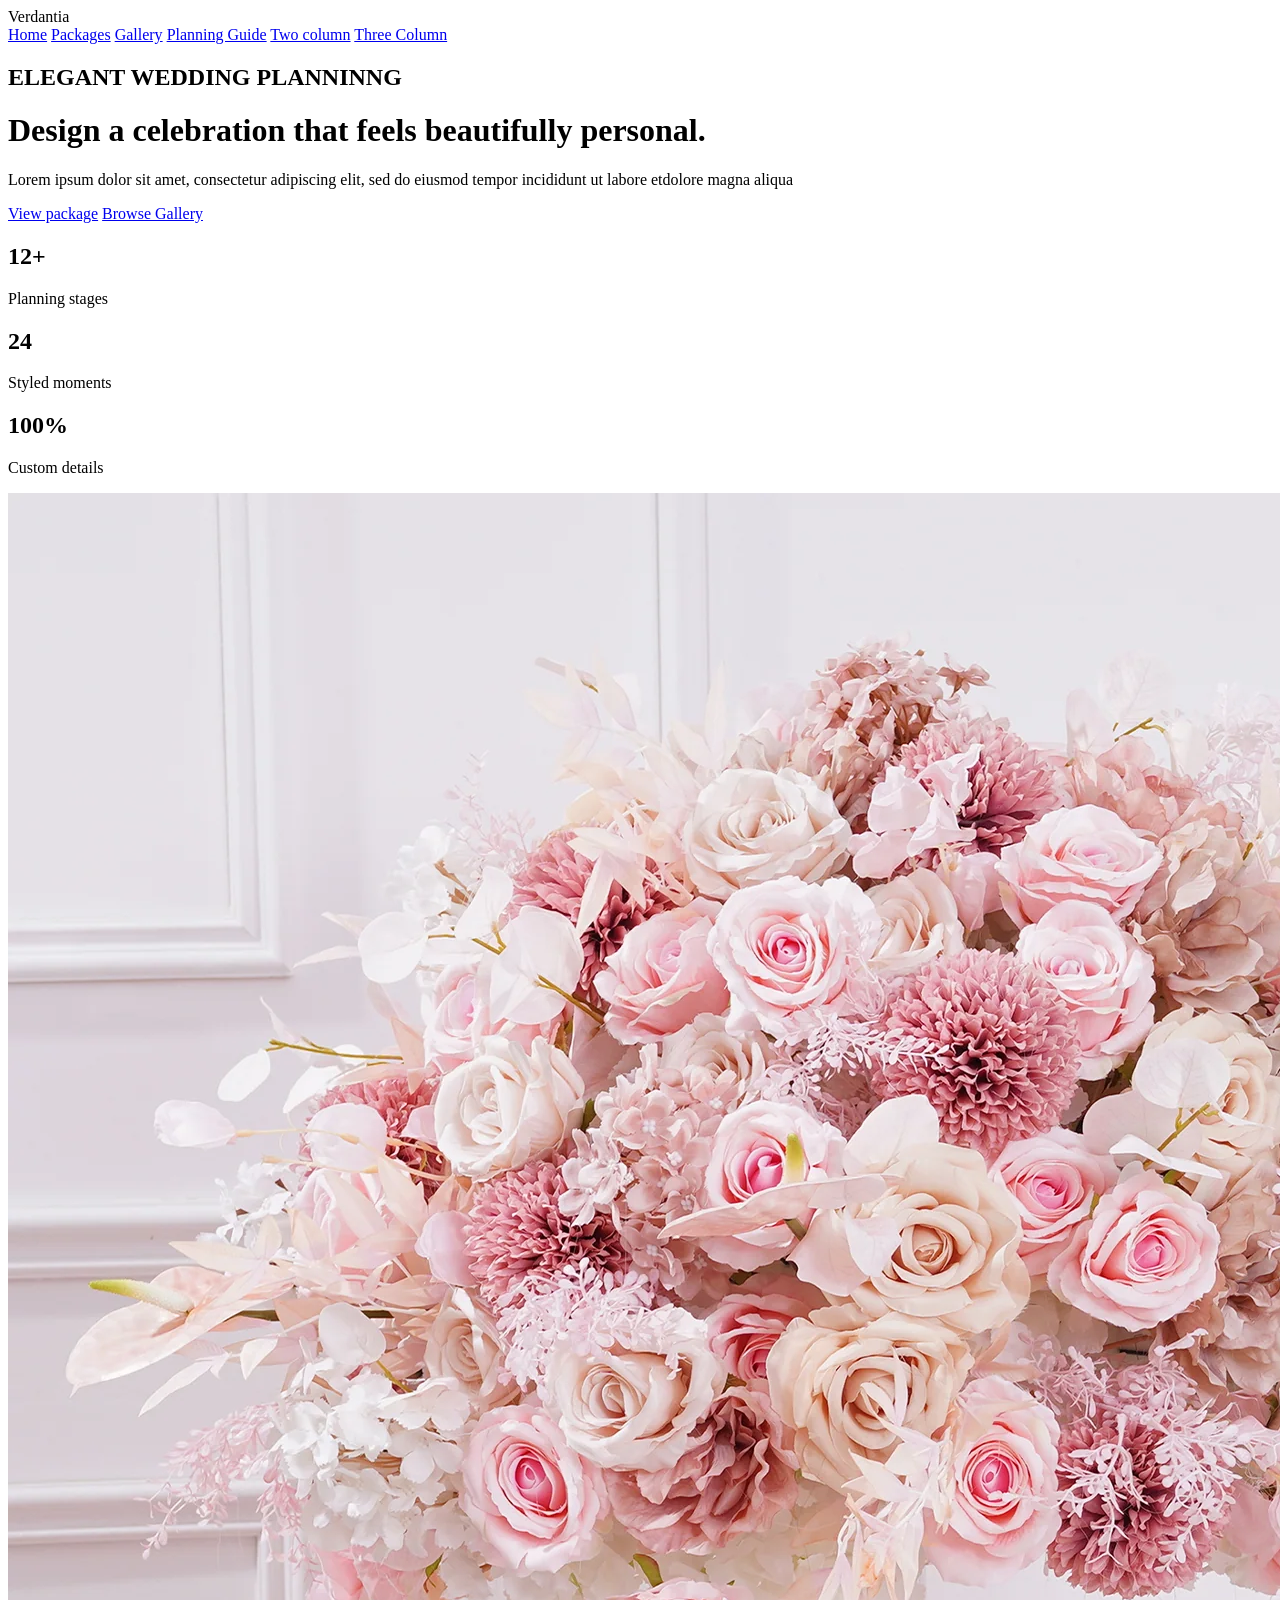
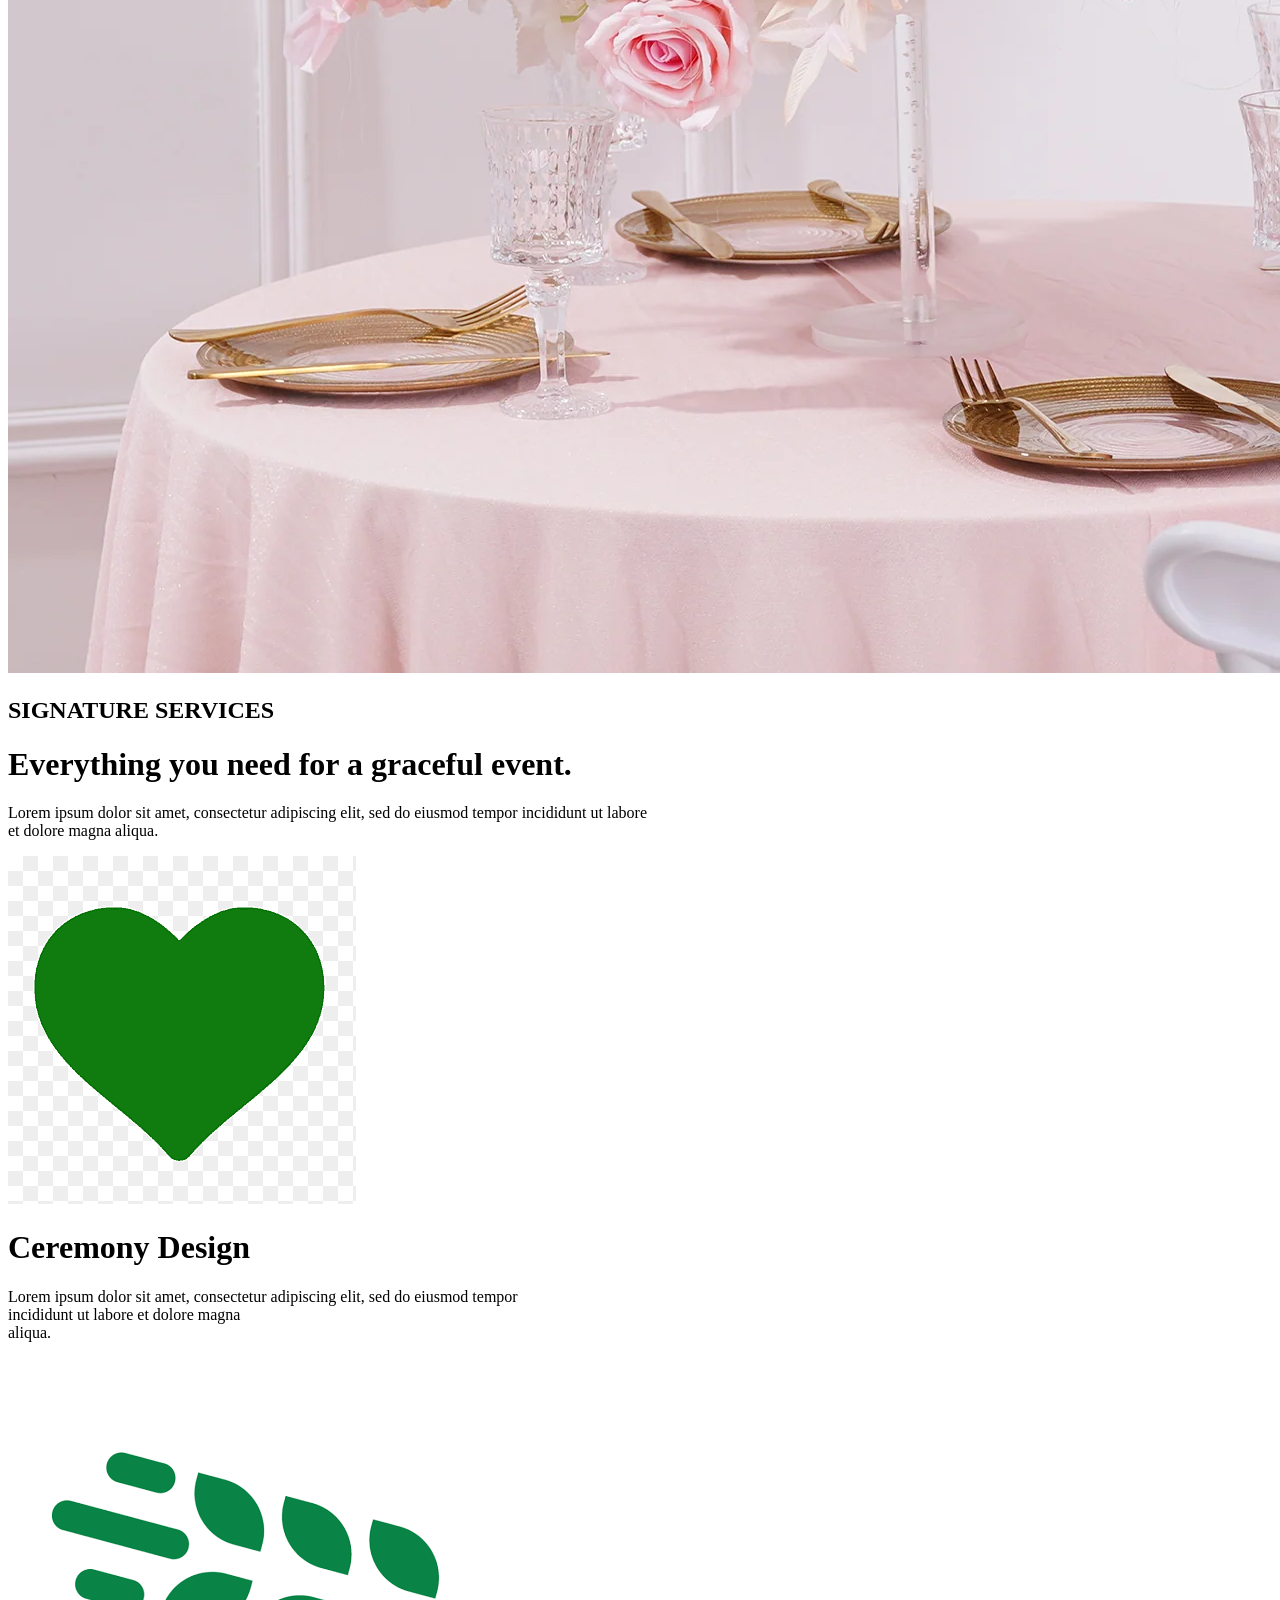
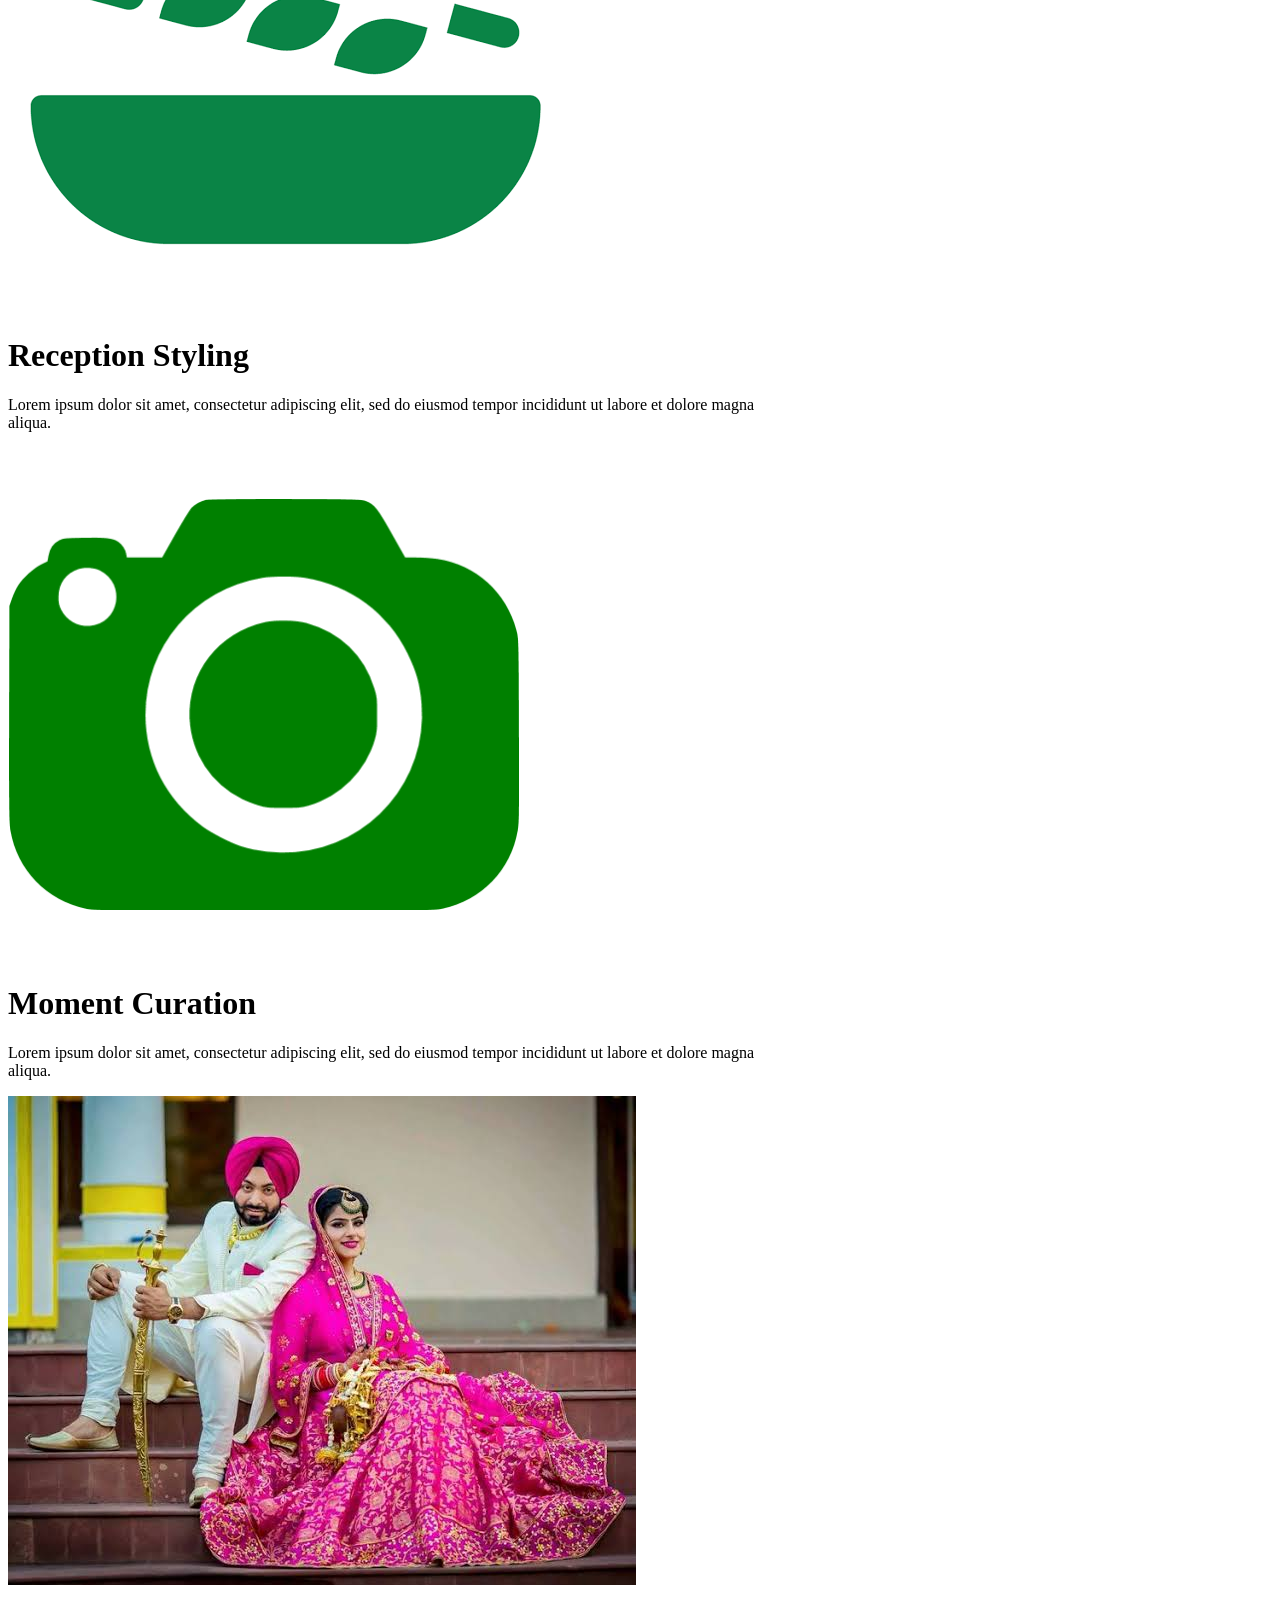
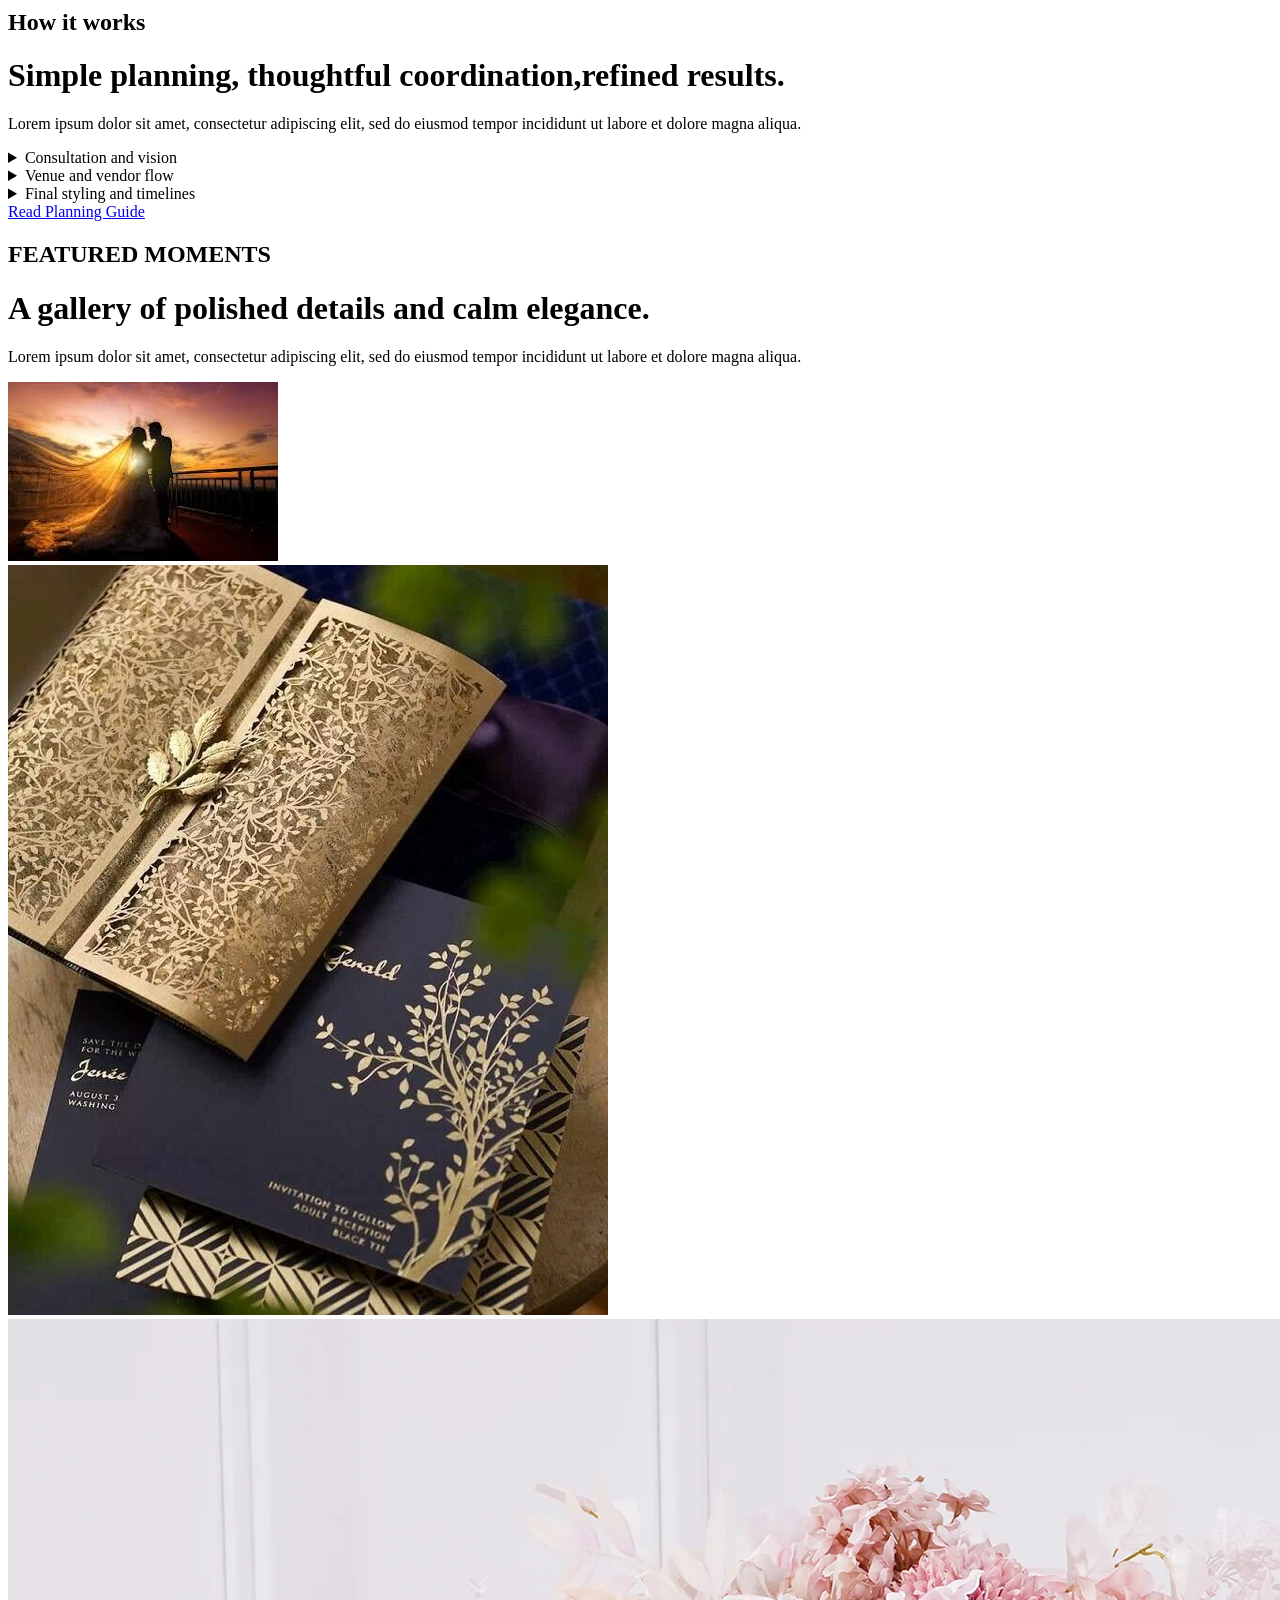
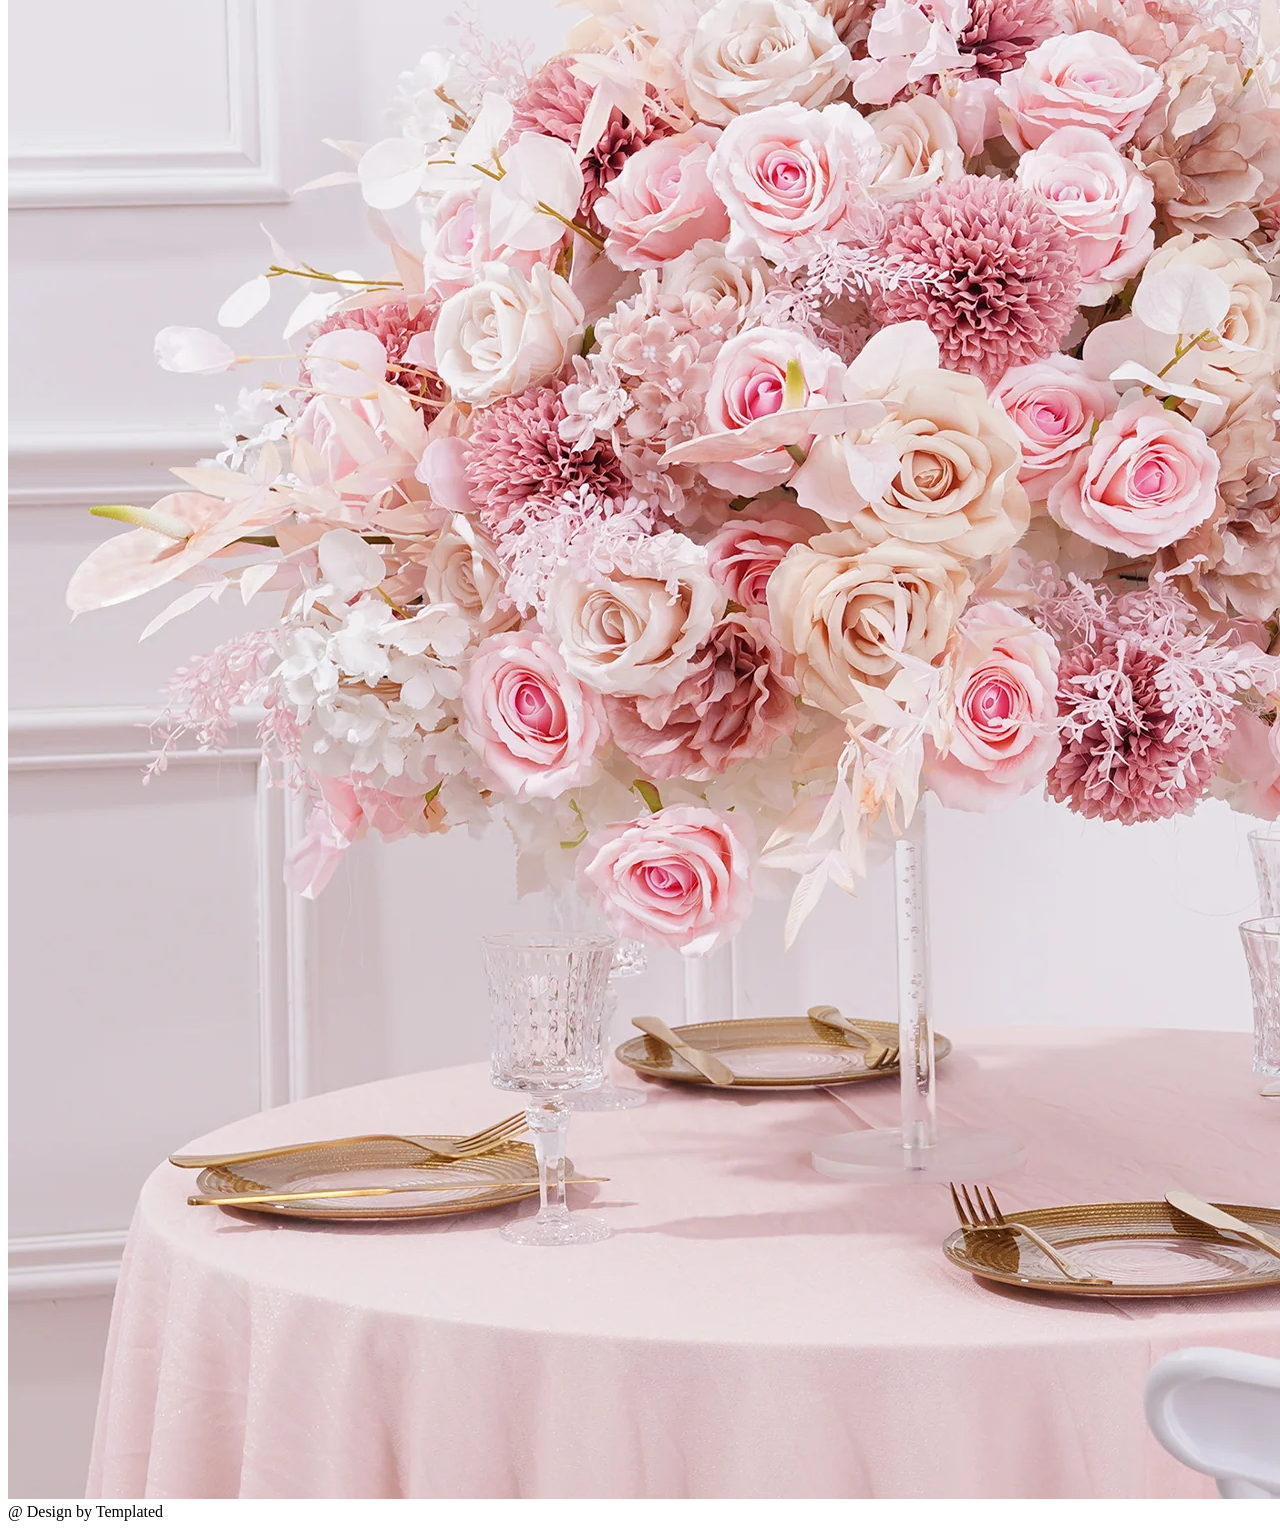
==== index.html @ 628b7c97 "add index.html" ====
<!DOCTYPE html>
<html>

<head>
    <meta charset="UTF-8">
    <meta name="viewport" content="width=device-width, initial-scale=1.0">
    <link rel="stylesheet" href="style.css">
    <title>Website</title>
</head>

<body>

    <div class="container">
        <div class="navbar">
            <div class="logo">Verdantia
            </div>
            <nav>
                <a href="index.html">Home</a>
                <a href="package.html">Packages</a>
                <a href="gallery.html">Gallery</a>
                <a href="planning.html">Planning Guide</a>
                <a href="two.html">Two column</a>
                <a href="three.html">Three Column</a>
            </nav>
        </div>


        <div class="hero">
            <div class="hero-content">
                <h2>ELEGANT WEDDING PLANNINNG</h2>
                <h1>
                    Design a celebration that  feels beautifully personal.
                </h1>
                <p>Lorem ipsum dolor sit amet, consectetur adipiscing elit, sed do eiusmod tempor incididunt ut
                    labore
                    etdolore magna aliqua</p>
                <div class="button">
                    <a href="package.html" class="btn1">View package</a>
                    <a href="gallery.html" class="btn2">Browse Gallery</a>
                </div>
                <div class="stats-section">
                    <div class="stat-box">
                        <h2>12+</h2>
                        <p>Planning stages</p>
                    </div>
                    <div class="stat-box">
                        <h2>24</h2>
                        <p>Styled moments</p>
                    </div>
                    <div class="stat-box">
                        <h2>100%</h2>
                        <p>Custom details</p>
                    </div>
                </div>

            </div>
            <div class="hero-image">
                <img src="image.webp" alt="Wedding flowers">
            </div>
        </div>

        <div class="text">
            <div class="text-container">
                <h2>SIGNATURE SERVICES</h2>
                <h1>Everything you need for a graceful event.</h1>
                <p>Lorem ipsum dolor sit amet, consectetur adipiscing elit, sed do eiusmod tempor incididunt ut labore
                    <br>et dolore
                    magna aliqua.
                </p>
            </div>
            <div class="box-container">
                <div class="box">
                    <img src="heart2.png" alt="logo">
                    <h1>Ceremony Design</h1>
                    <p>Lorem ipsum dolor sit amet, consectetur  adipiscing elit, sed do eiusmod tempor <br>incididunt
                        ut
                        labore et dolore magna <br>aliqua.</p>
                </div>
                <div class="box">
                    <img src="cer.png" alt="logo">
                    <h1>Reception Styling</h1>
                    <p>Lorem ipsum dolor sit amet, consectetur adipiscing elit, sed do eiusmod tempor  incididunt
                        ut
                        labore et dolore magna<br> aliqua.</p>
                </div>
                <div class="box">
                    <img src="cemera.png" alt="logo">
                    <h1>Moment Curation</h1>
                    <p>Lorem ipsum dolor sit amet, consectetur adipiscing elit, sed do eiusmod tempor incididunt
                        ut
                        labore et dolore magna<br> aliqua.</p>
                </div>

            </div>
        </div>
        <div class="about">
            <div class="about-image">
                <img src="couple3.jpg" alt="Wedding flowers">
            </div>
            <div class="about-text">
                <h2>How it works</h2>
                <h1>
                    Simple planning, thoughtful coordination,refined results.
                </h1>
                <p>Lorem ipsum dolor sit amet, consectetur adipiscing elit, sed do eiusmod tempor incididunt ut labore
                    et dolore magna aliqua.</p>

                <div class="accordion">
                    <details>
                        <summary>Consultation and vision</summary>
                        <div class="content">
                            Lorem ipsum dolor sit amet, consectetur adipiscing elit, sed do eiusmod tempor incididunt ut
                            labore et dolore magna aliqua.
                        </div>
                    </details>

                    <details>
                        <summary>Venue and vendor flow</summary>
                        <div class="content">
                            Lorem ipsum dolor sit amet, consectetur adipiscing elit, sed do eiusmod tempor incididunt ut
                            labore
                            et dolore magna aliqua.
                        </div>
                    </details>
                    <details>
                        <summary>Final styling and timelines</summary>
                        <div class="content">
                            Lorem ipsum dolor sit amet, consectetur adipiscing elit, sed do eiusmod tempor incididunt ut
                            labore
                            et dolore magna aliqua.
                        </div>
                    </details>

                </div>
                <div class="button">
                    <a href="planning.html" class="btn1">Read Planning Guide</a>
                </div>


            </div>
        </div>

        <div class="services">
            <div class="services-text">
                <h2>FEATURED MOMENTS</h2>
                <h1>A gallery of polished details and calm elegance.</h1>
                <p>Lorem ipsum dolor sit amet, consectetur adipiscing elit, sed do eiusmod tempor incididunt ut
                    labore
                    et dolore magna aliqua.
                </p>
            </div>
            <div class="services-image">
                <div class="images">
                    <img src="couple1.jpg" alt="picture">
                </div>
                <div class="images">
                    <img src="card.jpg" alt="picture">
                </div>

                <div class="images">
                    <img src="image.webp" alt="picture">
                </div>

            </div>

        </div>
        <div class="footer">
            <div class="follow">@ Design by Templated</div>


        </div>
    </div>

</body>

</html>
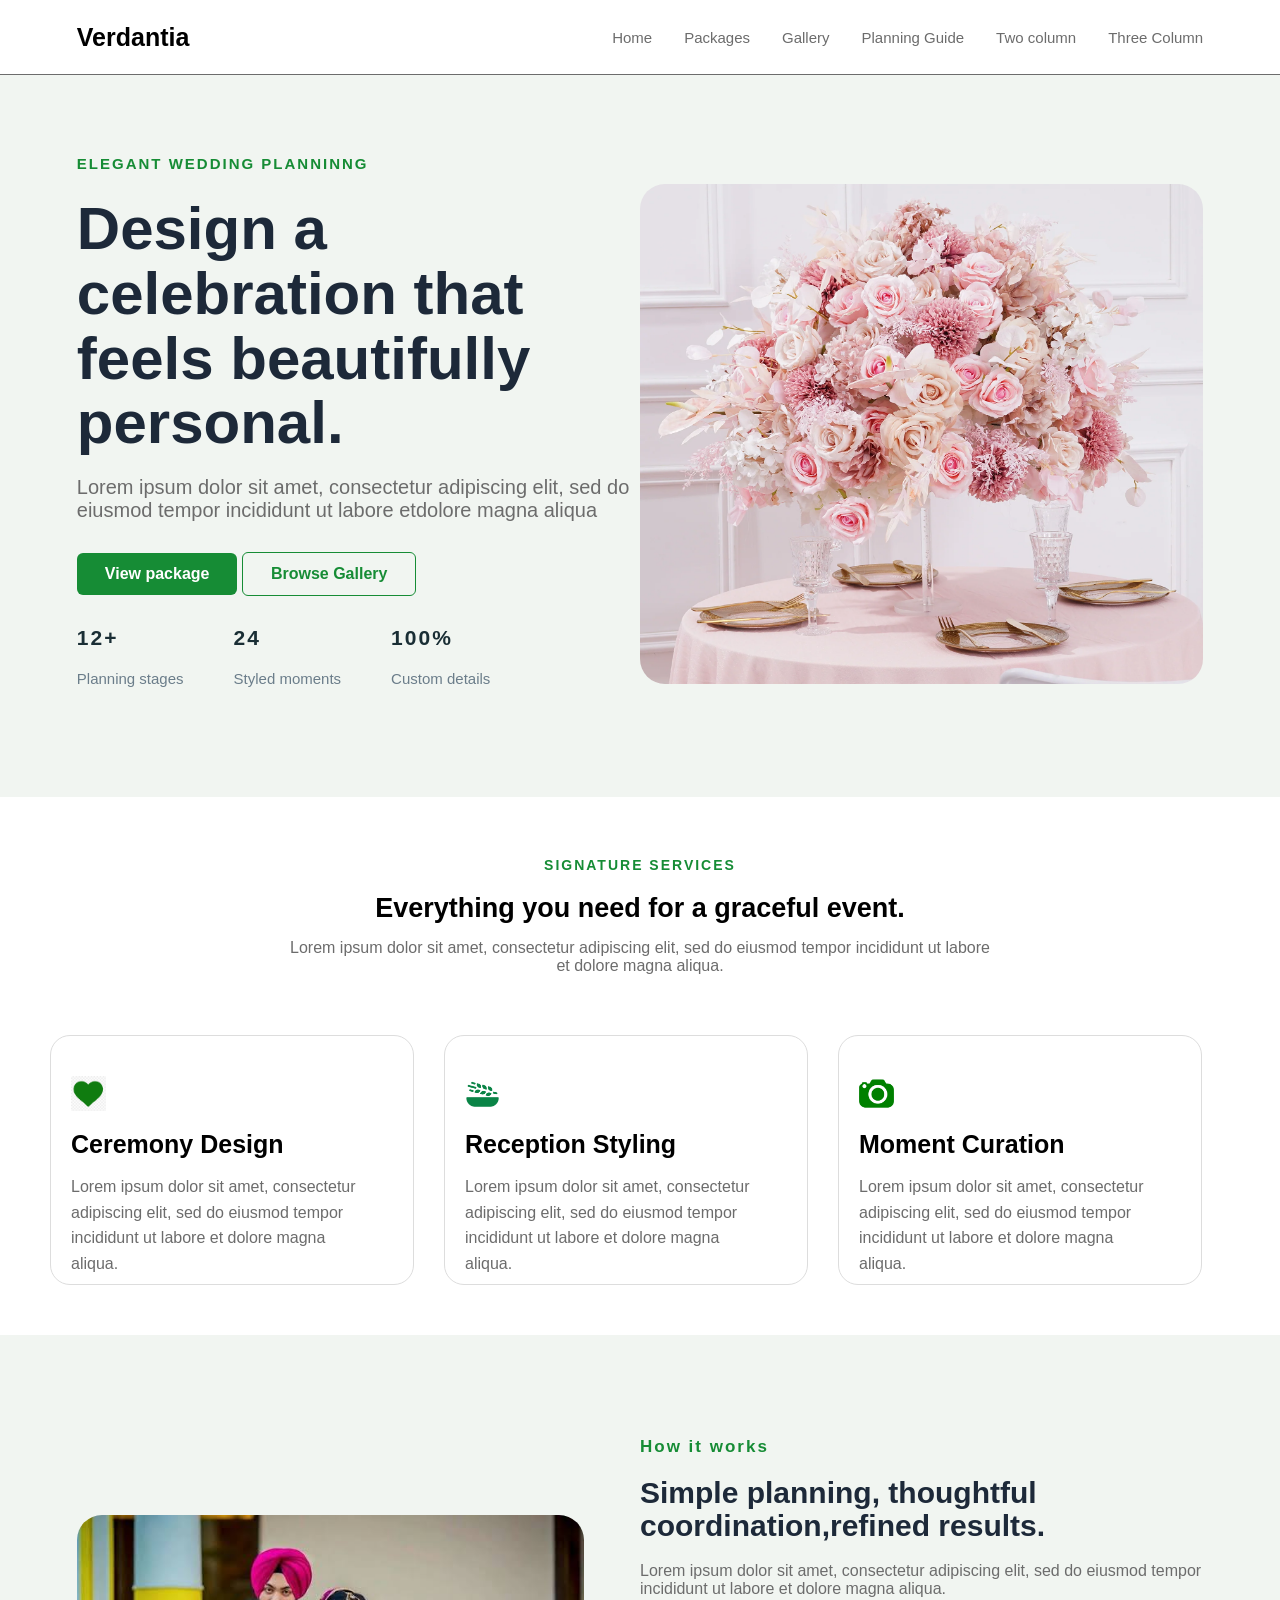
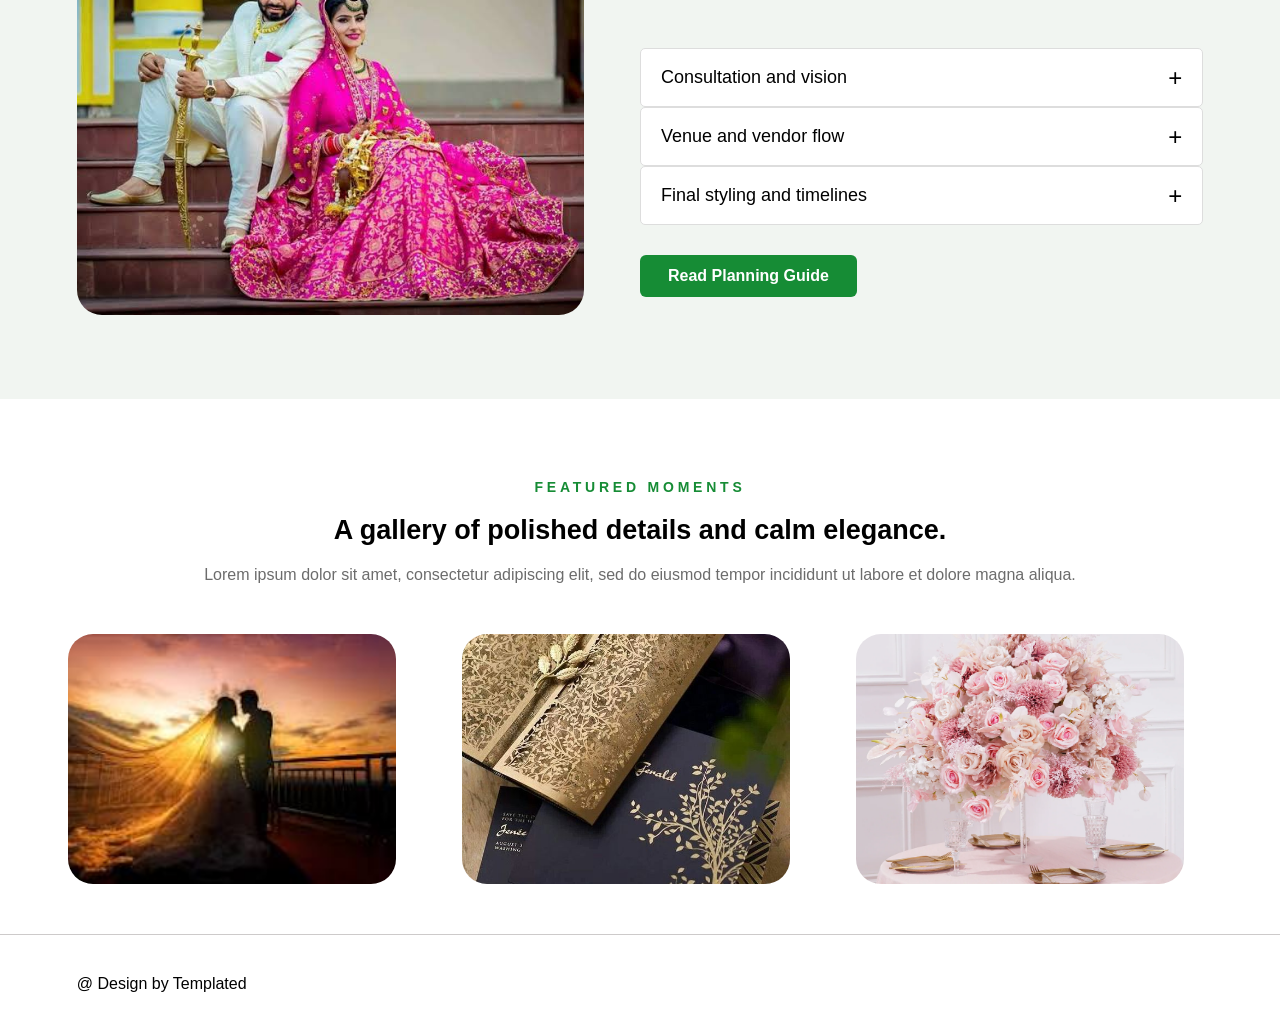
==== commit 375bbc67: "add new lines" ====
--- a/index.html
+++ b/index.html
@@ -170,7 +170,114 @@
 
         </div>
     </div>
+    <script>
+        const details = document.querySelectorAll(".accordion details");
+
+        details.forEach((item) => {
+
+            const summary = item.querySelector("summary");
+            const content = item.querySelector(".content");
+
+
+            summary.addEventListener("click", function (e) {
+
+                e.preventDefault();
+                if (item.open) {
+                    content.style.maxHeight =
+                        content.scrollHeight + "px";
+
+                    content.style.paddingBottom = "20px";
+                    content.style.opacity = "1";
+                    requestAnimationFrame(() => {
+
+                        content.style.maxHeight = "0px";
+                        content.style.paddingBottom = "0px";
+                        content.style.opacity = "0";
+
+                    });
+                    const closeCurrent = (event) => {
+
+                        if (event.propertyName !== "max-height") {
+                            return;
+                        }
+
+                        item.removeAttribute("open");
+
+                        content.removeEventListener(
+                            "transitionend",
+                            closeCurrent
+                        );
+
+                    };
+
+                    content.addEventListener(
+                        "transitionend",
+                        closeCurrent
+                    );
+
+                    return;
+                }
+                details.forEach((other) => {
+
+                    if (other !== item && other.open) {
+
+                        const otherContent =
+                            other.querySelector(".content");
+                        otherContent.style.maxHeight =
+                            otherContent.scrollHeight + "px";
+
+                        otherContent.style.paddingBottom = "20px";
+                        otherContent.style.opacity = "1";
+                        requestAnimationFrame(() => {
+
+                            otherContent.style.maxHeight = "0px";
+                            otherContent.style.paddingBottom = "0px";
+                            otherContent.style.opacity = "0";
+
+                        });
+                        const closeOther = (event) => {
+
+                            if (event.propertyName !== "max-height") {
+                                return;
+                            }
+
+                            other.removeAttribute("open");
+
+                            otherContent.removeEventListener(
+                                "transitionend",
+                                closeOther
+                            );
+
+                        };
+
+                        otherContent.addEventListener(
+                            "transitionend",
+                            closeOther
+                        );
+
+                    }
+
+                });
+                item.setAttribute("open", "");
+                content.style.maxHeight = "0px";
+                content.style.paddingBottom = "0px";
+                content.style.opacity = "0";
+
+
+                requestAnimationFrame(() => {
+                    content.style.maxHeight =
+                        content.scrollHeight + "px";
+
+                    content.style.paddingBottom = "20px";
+                    content.style.opacity = "1";
+
+                });
+
+            });
+
+        });
+    </script>
 
 </body>
 
-</html>+</html>
--- a/style.css
+++ b/style.css
@@ -0,0 +1,1468 @@
+* {
+    margin: 0;
+    padding: 0;
+    box-sizing: border-box;
+}
+
+body {
+    padding-top: 75px;
+    font-family: Arial, sans-serif;
+    background-color: white;
+
+}
+
+
+.navbar {
+    width: 100%;
+    min-height: 75px;
+    display: flex;
+    align-items: center;
+    justify-content: space-between;
+    padding:0 6%;
+    position: fixed;
+    top:0;
+    left:0;
+    z-index:1000;
+    border-bottom: 1px solid #6c6c6c;
+    background-color: white;
+}
+
+.logo {
+    font-size: 25px;
+    font-weight: bold;
+
+}
+
+nav {
+    display: flex;
+    gap: 32px;
+}
+
+nav a {
+    text-decoration: none;
+    color: #6c6c6c;
+    font-size: 15px;
+}
+
+nav a:hover {
+    color: #168c35;
+}
+
+.hero {
+    background-color: rgb(241, 245, 241);
+    display: flex;
+    align-items: center;
+    padding: 80px 6%;
+}
+
+.hero-content {
+    width: 50%;
+}
+
+.hero-content h2 {
+    color: #168c35;
+    font-size: 15px;
+    font-weight: bold;
+    letter-spacing: 2px;
+    margin-bottom: 25px;
+}
+
+.hero-content h1 {
+    font-size: 60px;
+    line-height: 1.08;
+    font-weight: 800;
+    color: #1d2939;
+}
+
+.hero-content p {
+    font-size: 20px;
+    color: #6c6c6c;
+    padding-top: 20px;
+
+}
+
+.buttons {
+    display: flex;
+    align-items: center;
+    gap: 25px;
+
+}
+
+.btn1 {
+    background: #168c35;
+    color: white;
+    padding: 12px 28px;
+    border-radius: 6px;
+    font-weight: 700;
+    display: inline-block;
+    text-decoration: none;
+    margin-top: 30px;
+
+}
+
+.btn2 {
+    color: #168c35;
+    padding: 12px 28px;
+    border: 1px solid #168c35;
+    border-radius: 6px;
+    font-weight: 700;
+    display: inline-block;
+    text-decoration: none;
+    margin-top: 30px;
+}
+
+.btn2:hover {
+    background: #168c35;
+    color: white;
+}
+.stats-section{
+    display: flex;
+    gap: 50px;
+    padding: 30px 0;
+}
+
+.stat-box h2{
+    font-size: 21px;
+    font-weight: 700;
+    color: #1a2e35;
+    margin: 0;
+}
+
+.stat-box p{
+    font-size: 15px;
+    color: #6b7d8a; 
+}
+
+.hero-image {
+    width: 50%;
+}
+
+.hero-image img {
+    width: 100%;
+    height: 500px;
+    object-fit: cover;
+    border-radius: 25px;
+}
+
+.text-container {
+    justify-content: center;
+    text-align: center;
+
+
+}
+
+.text-container h2 {
+    color: #168c35;
+    font-size: 14px;
+    letter-spacing: 2px;
+    margin-bottom: 20px;
+    margin-top: 60px;
+
+}
+
+.text-container h1 {
+    font-size: 27px;
+    font-weight: bold;
+    color: black;
+    margin-top: 15px;
+    margin-bottom: 15px;
+
+}
+
+.text-container p {
+    color: #6c6c6c;
+    font-size: 16px;
+    margin-bottom: 60px;
+}
+
+.box-container {
+    width: 90%;
+    margin: 50px;
+    display: flex;
+    gap: 30px;
+
+}
+
+.box {
+    flex: 1;
+    height: 250px;
+    box-sizing: border-box;
+    padding: 40px 20px;
+    border: 1px solid #dddddd;
+    border-radius: 20px;
+    background-color: white;
+
+}
+
+.box img {
+    width: 35px;
+    height: 35px;
+    margin-bottom: 15px;
+    object-fit: contain;
+    background-color: white;
+
+
+}
+
+.box h1 {
+    font-size: 25px;
+    color: black;
+    margin: 0 0 15px;
+}
+
+.box p {
+    font-size: 16px;
+    color: #6c6c6c;
+    line-height: 1.6;
+    margin: 0;
+
+
+}
+
+.about {
+    background-color: rgb(241, 245, 241);
+    display: flex;
+    align-items: center;
+    padding: 80px 6%;
+}
+
+.about-image {
+    width: 50%;
+}
+
+.about-image img {
+    margin-top: 100px;
+    width: 90%;
+    height: 400px;
+    object-fit: cover;
+    border-radius: 25px;
+}
+
+.about-text {
+    width: 50%;
+}
+
+.about-text h2 {
+    color: #168c35;
+    font-size: 17px;
+    font-weight: bold;
+    letter-spacing: 2px;
+    margin-bottom: 20px;
+}
+
+.about-text h1 {
+    font-size: 30px;
+    line-height: 1.08;
+    font-weight: 600;
+    color: #1d2939;
+}
+
+.about-text p {
+    font-size: 16px;
+    color: #6c6c6c;
+    padding-top: 20px;
+    margin-bottom: 50px;
+}
+
+.accordion {
+    width: 100%;
+    max-width: 700px;
+    margin:0 auto;
+
+}
+
+details{
+    background-color: white;
+    border:1px solid #ddd;
+
+    border-radius: 5px;
+    overflow: hidden;
+}
+
+summary{
+    padding: 18px 20px;
+    font-size: 18px;
+    cursor: pointer;
+    list-style: none;
+    position: relative;
+    padding-right: 50px;
+
+    
+}
+summary:hover{
+    background-color:rgb(241, 245, 241);
+}
+summary::-webkit-details-marker{
+    display:none;
+}
+
+summary::after{
+    content:"+";
+    position: absolute;
+    right: 20px;
+    top: 50%;
+    transform: translateY(-50%);
+    font-size: 24px;
+}
+details[open] summary::after{
+    content:"-";
+}
+.content{
+    padding:0 20px 20px;
+    color:#555;
+    line-height: 1.6;
+    font-size:16px;
+}
+.open{
+    text-align: center;
+    font-size:16px;
+    font-weight: bold;
+    color:white;
+    background-color: #168c35;
+    padding:13px 18px;
+    margin-top: 20px;
+    border-radius: 8px;
+}
+
+.services{
+   
+    text-align: center;
+    margin-top: 80px;
+  
+}
+.services-text h2{
+    font-size: 14px;
+    font-weight:bold;
+    letter-spacing:0.1cm;
+    color:#168c35;
+    margin-bottom: 20px;
+
+}
+.services-text h1{
+    font-size: 27px;
+    font-weight: bold;
+    margin-bottom: 20px;
+
+}
+.services-text p{
+    font-size: 16px;
+    color: #6c6c6c;
+    margin-bottom: 50px;
+}
+.services-image{
+    width: 90%;
+    margin: 50px;
+    display: flex;
+    gap: 30px;
+
+    
+}
+.images{
+    flex: 1;
+    height: 250px;
+    box-sizing: border-box;
+    border-radius: 20px;
+    background-color: white;
+  
+    
+
+
+}
+.services img{
+    width: 90%;
+    height: 250px;
+    object-fit: cover;
+    border-radius: 25px;
+    margin-bottom: 50px;
+  
+    
+}
+.footer{
+    display: flex;
+    padding:40px 6%;
+    border-top: 1px solid  #cdcaca;
+    width: 100%;
+}
+.info{
+    background-color:  rgb(241, 245, 241);
+    padding: 80px 6%;
+}
+
+.info-text h2 {
+    color: #168c35;
+    font-size: 14px;
+    letter-spacing: 2px;
+    margin-bottom: 20px;
+    margin-top: 20px;
+
+}
+.info-text h1 {
+    font-size: 34px;
+    font-weight: 900;
+    color: black;
+    margin-top: 15px;
+    margin-bottom: 15px;
+
+}
+
+.info-text p {
+    color: #6c6c6c;
+    font-size: 16px;
+    margin-bottom: 60px;
+}
+
+.box1-container {
+    width: 100%;
+    display: flex;
+    gap: 30px;
+
+}
+.btn{
+    font-size: 12px;
+    font-weight: bold;
+    padding:5px;
+    background-color: #168c35;
+    color:white;
+    border: 1px solid #a8c9a8;
+    border-radius: 7px;
+}
+
+.box1 {
+    flex: 1;
+    height: 330px;
+    box-sizing: border-box;
+    padding: 40px 20px;
+    border: 1px solid #dddddd;
+    border-radius: 20px;
+    background-color: white;
+
+}
+
+.box1 h2 {
+    font-size: 28px;
+    font-weight: 900;
+    color: black;
+    margin: 0 0 10px;
+}
+
+.box1 p {
+    font-size: 16px;
+    color: #6c6c6c;
+    line-height: 1.6;
+    margin: 5px;
+
+
+}
+.feature-list {
+    list-style: none;
+    padding: 0;
+    margin: 0 0 30px 0;
+}
+
+.feature-list li {
+    display: flex;
+    align-items: center;
+    gap: 10px; 
+    font-size: 16px;
+    color: #333;
+    margin-bottom: 15px;
+}
+
+.check-icon {
+    color: #2a7a2a; 
+    font-weight: bold;
+    font-size: 18px;
+}
+
+.btn-details {
+    display: block;
+    width: 100%;
+    text-align: center;
+    padding: 12px 0;
+    border: 1.5px solid #a8c9a8; 
+    border-radius: 8px;
+    text-decoration: none;
+    color: #2a7a2a; 
+    font-size: 16px;
+    font-weight: 600;
+    transition: 0.3s;
+}
+.btn-details1 {
+    display: block;
+    width: 100%;
+    text-align: center;
+    padding: 12px 0;
+    border: 1.5px solid #a8c9a8;
+    border-radius: 8px;
+    text-decoration: none;
+    color:white;
+    background-color:#168c35;
+    font-size: 16px;
+    font-weight: 600;
+    transition: 0.3s;
+}
+
+.btn-details:hover {
+    background: #2a7a2a;
+    color: #fff;
+}
+
+.table-info{
+    margin-top: 50px;
+}
+.table{
+    width:100%;
+    border-collapse: collapse;
+    color:#555;
+
+}
+.table th,
+.table td{
+    padding:22px 25px;
+    text-align:left;
+    border-bottom:1px solid #e5e5e5;
+}
+.table th{
+    background-color: #dfefe0;
+    color:#333;
+    font-size:18px;
+    font-weight:600;
+}
+.table td{
+    font-size:17px;
+    height:55px;
+   
+}
+
+.table tbody tr:hover{
+    background-color:  #dfefe0;
+   
+}
+
+
+.grally-info{
+    background-color: rgb(241, 245, 241);
+    display:flex;
+    gap:30px;
+    align-items:flex-start;
+    padding: 80px 6%;
+}
+.grally-image{
+    width:60%;
+}
+.grally-image img {
+    width: 100%;
+    height: 450px;
+    object-fit: cover;
+    border-radius: 25px;
+    display: block;
+}
+.grally-text{
+    width:100%;
+   
+}
+.grally-text h1{
+    font-size: 34px;
+    font-weight:700;
+    color:#17283b;
+    margin-top:15px;
+}
+.grally-text p{
+    font-size: 16px;
+    line-height: 1.6;
+    color:#596575;
+    margin:0 0 30px;
+}
+.design-note{
+    background-color:#d9eddd;
+    border-radius: 15px;
+    margin-top:35px;
+    font-size: 16px;
+    color:#596575;
+    border: 1px solid #ceebd4;
+    padding:18px;
+}
+.design-note strong{
+    color:#17283b;
+    font-weight:bold;
+}
+.grally-right{
+    width:40%;
+    display:flex;
+    flex-direction:column;
+    gap:30px;
+}
+.grally-table{
+    width:100%;
+    padding:15px;
+    background: white;
+    border-radius: 25px;
+   
+}
+.grally-table h2,
+.grally-tables h2
+{
+    margin:22px;
+    font-weight: 900;
+    font-size:30px;
+
+}
+.table-row{
+    display:flex;
+    justify-content: space-between;
+    align-items: center;
+    min-height: 50px;
+    border-bottom: 1px solid #d3f0e2;
+}
+.table-row span{
+    color:#596575;
+   
+}
+.table-row strong{
+    color:#17283b;
+   
+}
+
+.grally-tables{
+    width:100%;
+    padding:15px;
+    background-color: white;
+    border-radius: 25px;
+}
+.table1 img{
+    width:100%;
+    height:180px;
+    object-fit: cover;
+    border-radius: 15px;
+    display:block;
+    margin-bottom:10px;
+}
+.table2 img{
+    width:100%;
+    height:180px;
+    object-fit: cover;
+    border-radius: 15px;
+    display:block;
+}
+.planning-content{
+    background-color: rgb(241, 245, 241);
+    padding:80px 6%;
+}
+
+.planning-text h2{
+    color: #168c35;
+    font-size: 14px;
+    letter-spacing: 2px;
+    margin-bottom: 20px;
+    margin-top: 20px;
+    
+
+}
+.planning-text h1{
+    color: #1F2937;
+    font-size: 35px;
+    font-weight: 550;
+    margin-bottom: 20px;
+    margin-top: 20px;
+    
+
+}
+.planning-text p{
+    color: #596575;
+    font-size: 17px;
+    margin-bottom: 20px;
+    margin-top: 20px;
+    letter-spacing:0.1em;
+    
+
+}
+.planning-text1 h1{
+    color: black;
+    font-size: 29px;
+    font-weight: 900;
+    margin-bottom: 15px;
+    margin-top: 25px;
+}
+.planning-text1 p{
+    color: #596575;
+    font-size: 16px;
+    margin-bottom: 20px;
+    margin-top: 20px;
+}
+.planning-text1 p{
+    color: #596575;
+    font-size: 16px;
+    margin-bottom: 20px;
+    margin-top: 20px;
+}
+.planning-table1 h1{
+    color: black;
+    font-size: 29px;
+    font-weight: 900;
+    margin-bottom: 20px;
+    margin-top: 20px;
+}
+.planning-table1 ul{
+    padding-left:25px;
+    
+}
+.planning-table1 li{
+    font-size:16px;
+    margin-bottom: 10px;
+}
+.planning-table2 h1{
+    color: black;
+    font-size: 29px;
+    font-weight: 900;
+    margin-bottom: 20px;
+    margin-top: 20px;
+}
+.planning-table2 ol{
+    padding-left:25px;
+    
+}
+.planning-table2 li{
+    font-size:16px;
+    margin-bottom: 10px;
+}
+.planning-table2 p{
+    font-size:16px;
+    color:black;
+    border:1px solid  #e3f5ec;
+    padding:20px;
+    background-color: #e3f5ec ;
+    margin: 20px;
+    border-top-right-radius: 20px;
+    border-bottom-right-radius: 20px;
+    border-left:4px solid #168c35 ;
+
+}
+.planning-table h1{
+    font-size: 29px;
+    font-weight: 900;
+    color: black;
+    margin-bottom: 20px;
+}
+.table1-info{
+    border-collapse: collapse;
+    width:100%;
+    border: 1px solid #596575;
+    background-color: white;
+}
+.table1-info th,
+.table1-info td{
+    font-size: 16px;
+    border: 1px solid #596575;
+    border-collapse: collapse;
+    padding:20px;
+    text-align: left;
+    
+}
+.two-content{
+    background-color: rgb(241, 245, 241);
+    padding:80px 6%;
+}
+.two-text h2{
+    color: #168c35;
+    font-size: 14px;
+    letter-spacing: 2px;
+    margin-bottom: 10px;
+    margin-top: 20px;
+}
+.two-text h1{
+    color: black;
+    font-size: 35px;
+    font-weight: 900;
+    margin-bottom: 15px;
+    margin-top: 25px;
+}
+.two-text p{
+    color: #596575;
+    font-size: 16px;
+    margin-bottom: 20px;
+    margin-top: 20px;
+}
+.column-info{
+    background-color: rgb(241, 245, 241);
+    display:flex;
+    gap:30px;
+    align-items:flex-start;
+}
+.column-image h1{
+    font-size:29;
+    font-weight: 900;
+    color:black;
+    margin-top: 20px;
+   padding-left: 40px;
+
+}
+.column-image p{
+    font-size:16;
+    color:#596575;
+    margin-top: 10px;
+    margin-bottom: 20px;
+    padding-left: 40px;
+
+  
+}
+.column-image{
+    background-color: white;
+    border: 1px solid rgb(239, 238, 238);
+    border-radius: 25px;
+    margin-bottom: 30px;
+}
+.column-image img {
+    width: 90%;
+    display:block;
+    margin:0 auto;
+    height: 500px;
+    object-fit: cover;
+    border-radius: 25px;
+    display: block;
+}
+.column-image p{
+    font-size:16;
+    color:#596575;
+    margin-top: 20px;
+    padding-left:40px;
+    margin-bottom: 40px;
+    
+}
+
+.column-right{
+    width:40%;
+    display:flex;
+    flex-direction:column;
+    gap:30px;
+}
+.column-table{
+    width:100%;
+    padding:15px;
+    background: white;
+    border-radius: 25px;
+   
+}
+.column-table h2{
+    
+    margin-top:20px;
+    font-weight: 900;
+    font-size:30px;
+}
+.column-table p{
+    font-size: 16px;
+    color:#596575;
+    margin-top: 10px;
+  
+}
+.button1 {
+    background: #168c35;
+    color: white;
+    padding: 12px 28px;
+    border-radius: 6px;
+    font-weight: 700;
+    display: inline-block;
+    text-decoration: none;
+    margin-top: 30px;
+    width:100%;
+    text-align: center;
+
+}
+.column-table{
+    width:100%;
+    padding:15px;
+    background: white;
+    border-radius: 25px;
+   
+}
+.column-table h2
+{
+    margin:22px;
+    font-weight: 900;
+    font-size:30px;
+
+}
+.table-row{
+    display:flex;
+    justify-content: space-between;
+    align-items: center;
+    min-height: 50px;
+    border-bottom: 1px solid #d3f0e2;
+}
+.table-row span{
+    color:#596575;
+   
+}
+.table-row strong{
+    color:#17283b;
+    margin-bottom: 5px;
+   
+}
+.btn3{
+    font-size: 12px;
+    font-weight: bold;
+    padding:5px;
+    background-color: #168c35;
+    color:white;
+    border: 1px solid #a8c9a8;
+    border-radius: 7px;
+}
+.btn4{
+    font-size: 12px;
+    font-weight: bold;
+    padding:5px;
+    background-color:grey;
+    color:white;
+    border: 1px solid #a8c9a8;
+    border-radius: 7px;
+
+}
+.text-container1 {
+    justify-content: center;
+    text-align: center;
+
+
+}
+
+.text-container1 h2 {
+    color: #168c35;
+    font-size: 14px;
+    font-weight: bold;
+    letter-spacing: 2px;
+    margin-bottom: 20px;
+    margin-top: 60px;
+
+}
+
+.text-container1 h1 {
+    font-size: 35px;
+    font-weight: 900;
+    color: black;
+    margin-top: 15px;
+    margin-bottom: 15px;
+
+}
+
+.text-container1 p {
+    color: #6c6c6c;
+    font-size: 16px;
+    margin-bottom: 60px;
+}
+
+.box-container1 {
+    width: 90%;
+    margin: 50px;
+    display: flex;
+    gap: 30px;
+
+}
+
+.box {
+    flex: 1;
+    height: 250px;
+    box-sizing: border-box;
+    padding: 40px 20px;
+    border: 1px solid #dddddd;
+    border-radius: 20px;
+    background-color: white;
+
+}
+
+.box h1 {
+    font-size: 25px;
+    color: black;
+    margin: 0 0 15px;
+}
+
+.box p {
+    font-size: 16px;
+    color: #6c6c6c;
+    line-height: 1.6;
+    margin: 0;
+
+
+}
+.view a{
+   font-size: 16px;
+    display: inline-block;
+    padding-top: 25px;
+    color: #168c35;
+}
+
+@media screen and (max-width: 768px) {
+
+    body {
+        padding-top: 65px;
+        overflow-x: hidden;
+    }
+
+    .navbar {
+        min-height: 65px;
+        padding: 0 20px;
+    }
+
+    .logo {
+        font-size: 21px;
+    }
+
+    nav {
+        gap: 12px;
+        flex-wrap: wrap;
+        justify-content: flex-end;
+    }
+
+    nav a {
+        font-size: 12px;
+    }
+
+
+    .hero {
+        flex-direction: column;
+        padding: 50px 20px;
+        gap: 35px;
+    }
+
+    .hero-content {
+        width: 100%;
+    }
+
+    .hero-content h2 {
+        font-size: 13px;
+        margin-bottom: 18px;
+    }
+
+    .hero-content h1 {
+        font-size: 38px;
+        line-height: 1.1;
+    }
+
+    .hero-content p {
+        font-size: 16px;
+        line-height: 1.6;
+    }
+
+    .buttons {
+        gap: 12px;
+        flex-wrap: wrap;
+    }
+
+    .btn1,
+    .btn2 {
+        padding: 10px 18px;
+        margin-top: 20px;
+    }
+
+    .stats-section {
+        gap: 25px;
+        padding: 25px 0;
+        flex-wrap: wrap;
+    }
+
+    .stat-box h2 {
+        font-size: 18px;
+    }
+
+    .stat-box p {
+        font-size: 13px;
+    }
+
+    .hero-image {
+        width: 100%;
+    }
+
+    .hero-image img {
+        width: 100%;
+        height: 300px;
+        border-radius: 20px;
+    }
+
+    .text-container {
+        padding: 0 20px;
+    }
+
+    .text-container h2 {
+        margin-top: 40px;
+        font-size: 13px;
+    }
+
+    .text-container h1 {
+        font-size: 24px;
+    }
+
+    .text-container p {
+        font-size: 15px;
+        line-height: 1.6;
+        margin-bottom: 35px;
+    }
+
+    .box-container,
+    .box-container1 {
+        width: auto;
+        margin: 30px 20px;
+        display: flex;
+        flex-direction: column;
+        gap: 20px;
+    }
+
+    .box {
+        width: 100%;
+        height: auto;
+        min-height: 220px;
+        padding: 30px 20px;
+    }
+
+    .box h1 {
+        font-size: 22px;
+    }
+
+    .box p {
+        font-size: 15px;
+    }
+
+    .about {
+        flex-direction: column;
+        padding: 50px 20px;
+        gap: 30px;
+    }
+
+    .about-image,
+    .about-text {
+        width: 100%;
+    }
+
+    .about-image img {
+        width: 100%;
+        height: 300px;
+        margin-top: 0;
+        border-radius: 20px;
+    }
+
+    .about-text h2 {
+        font-size: 14px;
+    }
+
+    .about-text h1 {
+        font-size: 27px;
+    }
+
+    .about-text p {
+        font-size: 15px;
+        line-height: 1.6;
+        margin-bottom: 30px;
+    }
+
+    .accordion {
+        width: 100%;
+    }
+
+    summary {
+        font-size: 16px;
+        padding: 15px;
+        padding-right: 45px;
+    }
+
+    .content {
+        padding: 0 15px 15px;
+        font-size: 14px;
+    }
+
+
+    .services {
+        margin-top: 50px;
+        padding: 0 20px;
+    }
+
+    .services-text h2 {
+        font-size: 13px;
+        letter-spacing: 2px;
+    }
+
+    .services-text h1 {
+        font-size: 24px;
+    }
+
+    .services-text p {
+        font-size: 15px;
+        line-height: 1.6;
+        margin-bottom: 30px;
+    }
+
+    .services-image {
+        width: auto;
+        margin: 30px 0;
+        display: flex;
+        flex-direction: column;
+        gap: 20px;
+    }
+
+    .images {
+        width: 100%;
+        height: auto;
+    }
+
+    .services img {
+        width: 100%;
+        height: 250px;
+        margin-bottom: 15px;
+        border-radius: 20px;
+    }
+
+    .footer {
+        flex-direction: column;
+        padding: 30px 20px;
+    }
+
+    .info {
+        padding: 50px 20px;
+    }
+
+    .info-text h2 {
+        font-size: 13px;
+    }
+
+    .info-text h1 {
+        font-size: 28px;
+    }
+
+    .info-text p {
+        font-size: 15px;
+        line-height: 1.6;
+        margin-bottom: 35px;
+    }
+
+    .box1-container {
+        flex-direction: column;
+        gap: 20px;
+    }
+
+    .box1 {
+        width: 100%;
+        height: auto;
+        min-height: 300px;
+        padding: 30px 20px;
+    }
+
+    .box1 h2 {
+        font-size: 24px;
+    }
+
+    .box1 p {
+        font-size: 15px;
+    }
+
+    .table-info {
+        width: 100%;
+        overflow-x: auto;
+    }
+
+    .table {
+        min-width: 600px;
+    }
+
+    .table th,
+    .table td {
+        padding: 15px;
+        font-size: 14px;
+    }
+
+    .grally-info {
+        flex-direction: column;
+        gap: 25px;
+        padding: 50px 20px;
+    }
+
+    .grally-image {
+        width: 100%;
+    }
+
+    .grally-image img {
+        width: 100%;
+        height: 300px;
+        border-radius: 20px;
+    }
+
+    .grally-text {
+        width: 100%;
+    }
+
+    .grally-text h1 {
+        font-size: 28px;
+    }
+
+    .grally-text p {
+        font-size: 15px;
+    }
+
+    .design-note {
+        font-size: 14px;
+        padding: 15px;
+    }
+
+    .grally-right {
+        width: 100%;
+        gap: 20px;
+    }
+
+    .grally-table,
+    .grally-tables {
+        width: 100%;
+        padding: 15px;
+        border-radius: 20px;
+    }
+
+    .grally-table h2,
+    .grally-tables h2 {
+        font-size: 24px;
+        margin: 15px;
+    }
+
+    .table1 img,
+    .table2 img {
+        height: 200px;
+    }
+
+    .planning-content {
+        padding: 50px 20px;
+    }
+
+    .planning-text h2 {
+        font-size: 13px;
+    }
+
+    .planning-text h1 {
+        font-size: 28px;
+        line-height: 1.2;
+    }
+
+    .planning-text p {
+        font-size: 15px;
+        line-height: 1.6;
+        letter-spacing: normal;
+    }
+
+    .planning-text1 h1,
+    .planning-table1 h1,
+    .planning-table2 h1,
+    .planning-table h1 {
+        font-size: 24px;
+    }
+
+    .planning-text1 p,
+    .planning-table1 li,
+    .planning-table2 li {
+        font-size: 15px;
+        line-height: 1.6;
+    }
+
+    .planning-table2 p {
+        margin: 15px 0;
+        padding: 15px;
+        font-size: 14px;
+    }
+
+    .table1-info {
+        width: 100%;
+        min-width: 600px;
+    }
+
+    .planning-table {
+        width: 100%;
+        overflow-x: auto;
+    }
+
+    .table1-info th,
+    .table1-info td {
+        padding: 12px;
+        font-size: 14px;
+    }
+
+    .two-content {
+        padding: 50px 20px;
+    }
+
+    .two-text h2 {
+        font-size: 13px;
+    }
+
+    .two-text h1 {
+        font-size: 28px;
+    }
+
+    .two-text p {
+        font-size: 15px;
+        line-height: 1.6;
+    }
+
+    .column-info {
+        flex-direction: column;
+        gap: 20px;
+        padding: 0 20px;
+    }
+
+    .column-image {
+        width: 100%;
+        margin-bottom: 20px;
+        border-radius: 20px;
+    }
+
+    .column-image img {
+        width: 90%;
+        height: 300px;
+        border-radius: 20px;
+    }
+
+    .column-image h1 {
+        font-size: 25px;
+        padding-left: 25px;
+    }
+
+    .column-image p {
+        font-size: 15px;
+        padding-left: 25px;
+        padding-right: 20px;
+        line-height: 1.6;
+    }
+
+    .column-right {
+        width: 100%;
+        gap: 20px;
+    }
+
+    .column-table {
+        width: 100%;
+        border-radius: 20px;
+    }
+
+    .column-table h2 {
+        font-size: 24px;
+    }
+
+    .column-table p {
+        font-size: 15px;
+        line-height: 1.6;
+    }
+
+    .text-container1 {
+        padding: 0 20px;
+    }
+
+    .text-container1 h2 {
+        font-size: 13px;
+        margin-top: 40px;
+    }
+
+    .text-container1 h1 {
+        font-size: 27px;
+    }
+
+    .text-container1 p {
+        font-size: 15px;
+        line-height: 1.6;
+        margin-bottom: 35px;
+    }
+
+    .view a {
+        font-size: 15px;
+        padding-top: 15px;
+    }
+}
+
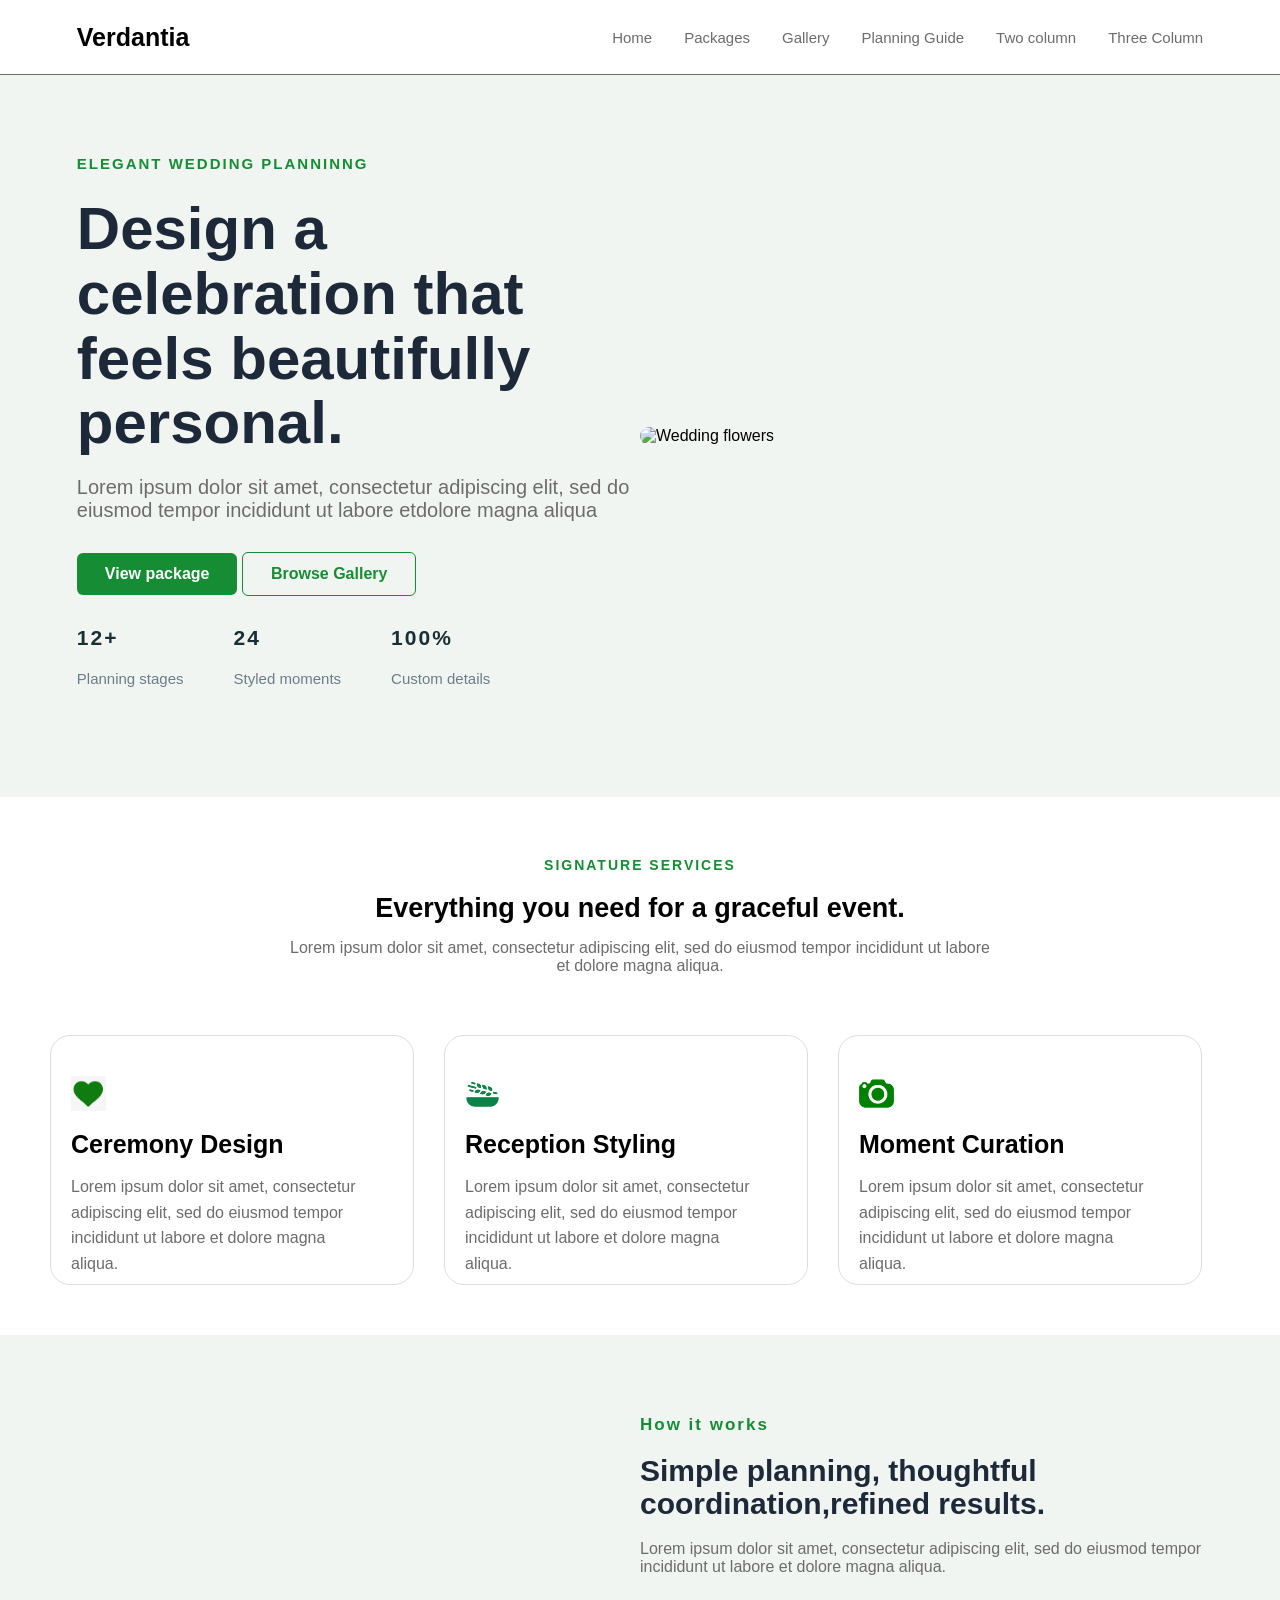
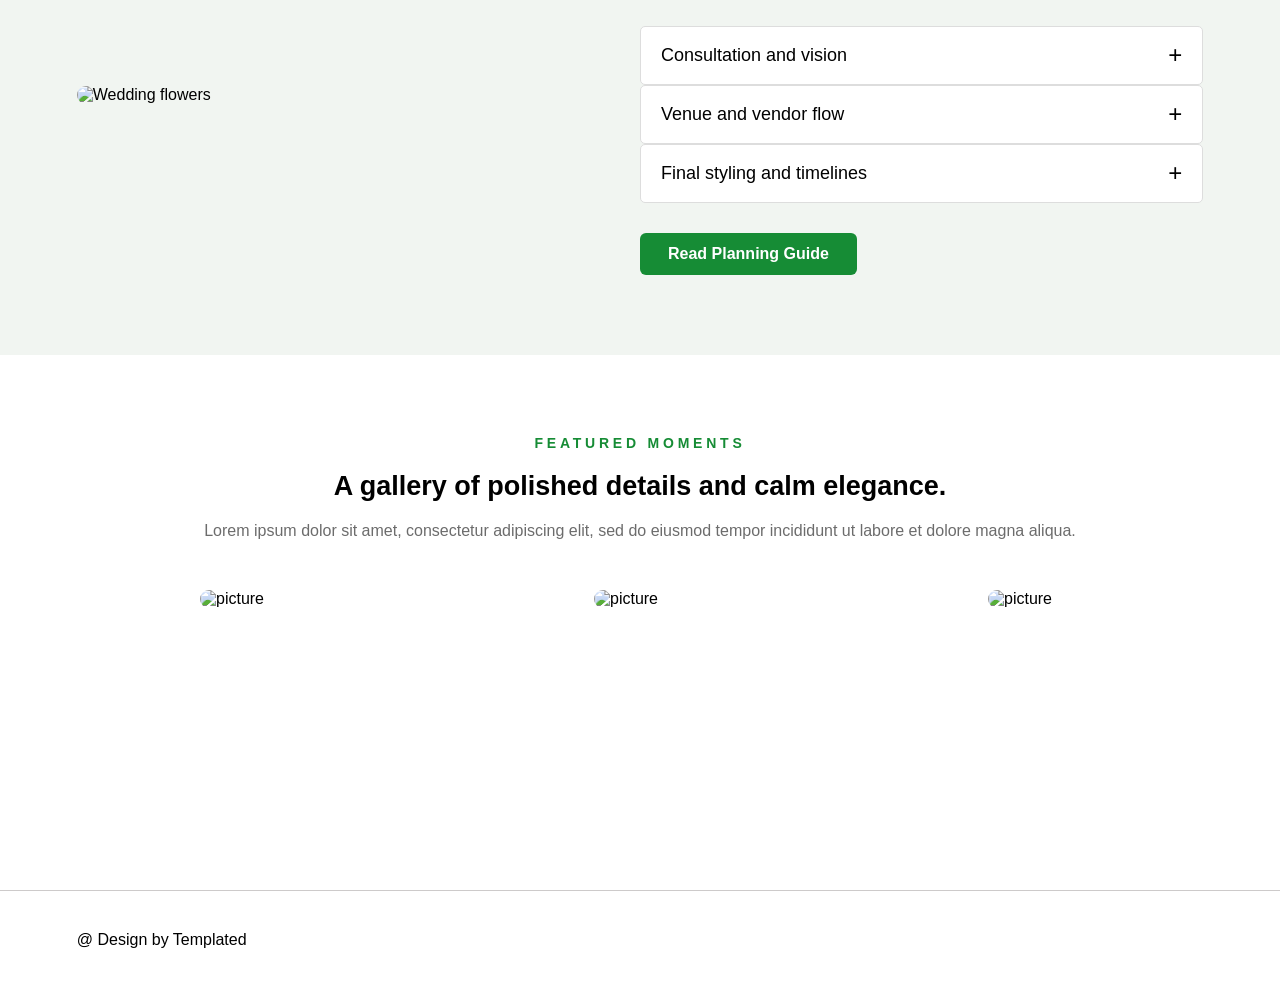
==== commit ea6ebe35: "added new lines" ====
--- a/index.html
+++ b/index.html
@@ -55,7 +55,7 @@
 
             </div>
             <div class="hero-image">
-                <img src="image.webp" alt="Wedding flowers">
+                <img src="image.png" alt="Wedding flowers">
             </div>
         </div>
 
@@ -95,7 +95,7 @@
         </div>
         <div class="about">
             <div class="about-image">
-                <img src="couple3.jpg" alt="Wedding flowers">
+                <img src="couple1.png" alt="Wedding flowers">
             </div>
             <div class="about-text">
                 <h2>How it works</h2>
@@ -151,14 +151,14 @@
             </div>
             <div class="services-image">
                 <div class="images">
-                    <img src="couple1.jpg" alt="picture">
+                    <img src="couple2.png" alt="picture">
                 </div>
                 <div class="images">
-                    <img src="card.jpg" alt="picture">
+                    <img src="card1.png" alt="picture">
                 </div>
 
                 <div class="images">
-                    <img src="image.webp" alt="picture">
+                    <img src="image.png" alt="picture">
                 </div>
 
             </div>
--- a/style.css
+++ b/style.css
@@ -304,14 +304,22 @@
     transform: translateY(-50%);
     font-size: 24px;
 }
-details[open] summary::after{
-    content:"-";
-}
-.content{
-    padding:0 20px 20px;
-    color:#555;
+.content {
+    padding: 0 20px;
+    padding-bottom: 0;
+
+    color: #555;
     line-height: 1.6;
-    font-size:16px;
+    font-size: 16px;
+
+    max-height: 0;
+    overflow: hidden;
+    opacity: 0;
+
+    transition:
+        max-height 0.6s ease,
+        padding-bottom 0.6s ease,
+        opacity 0.6s ease;
 }
 .open{
     text-align: center;
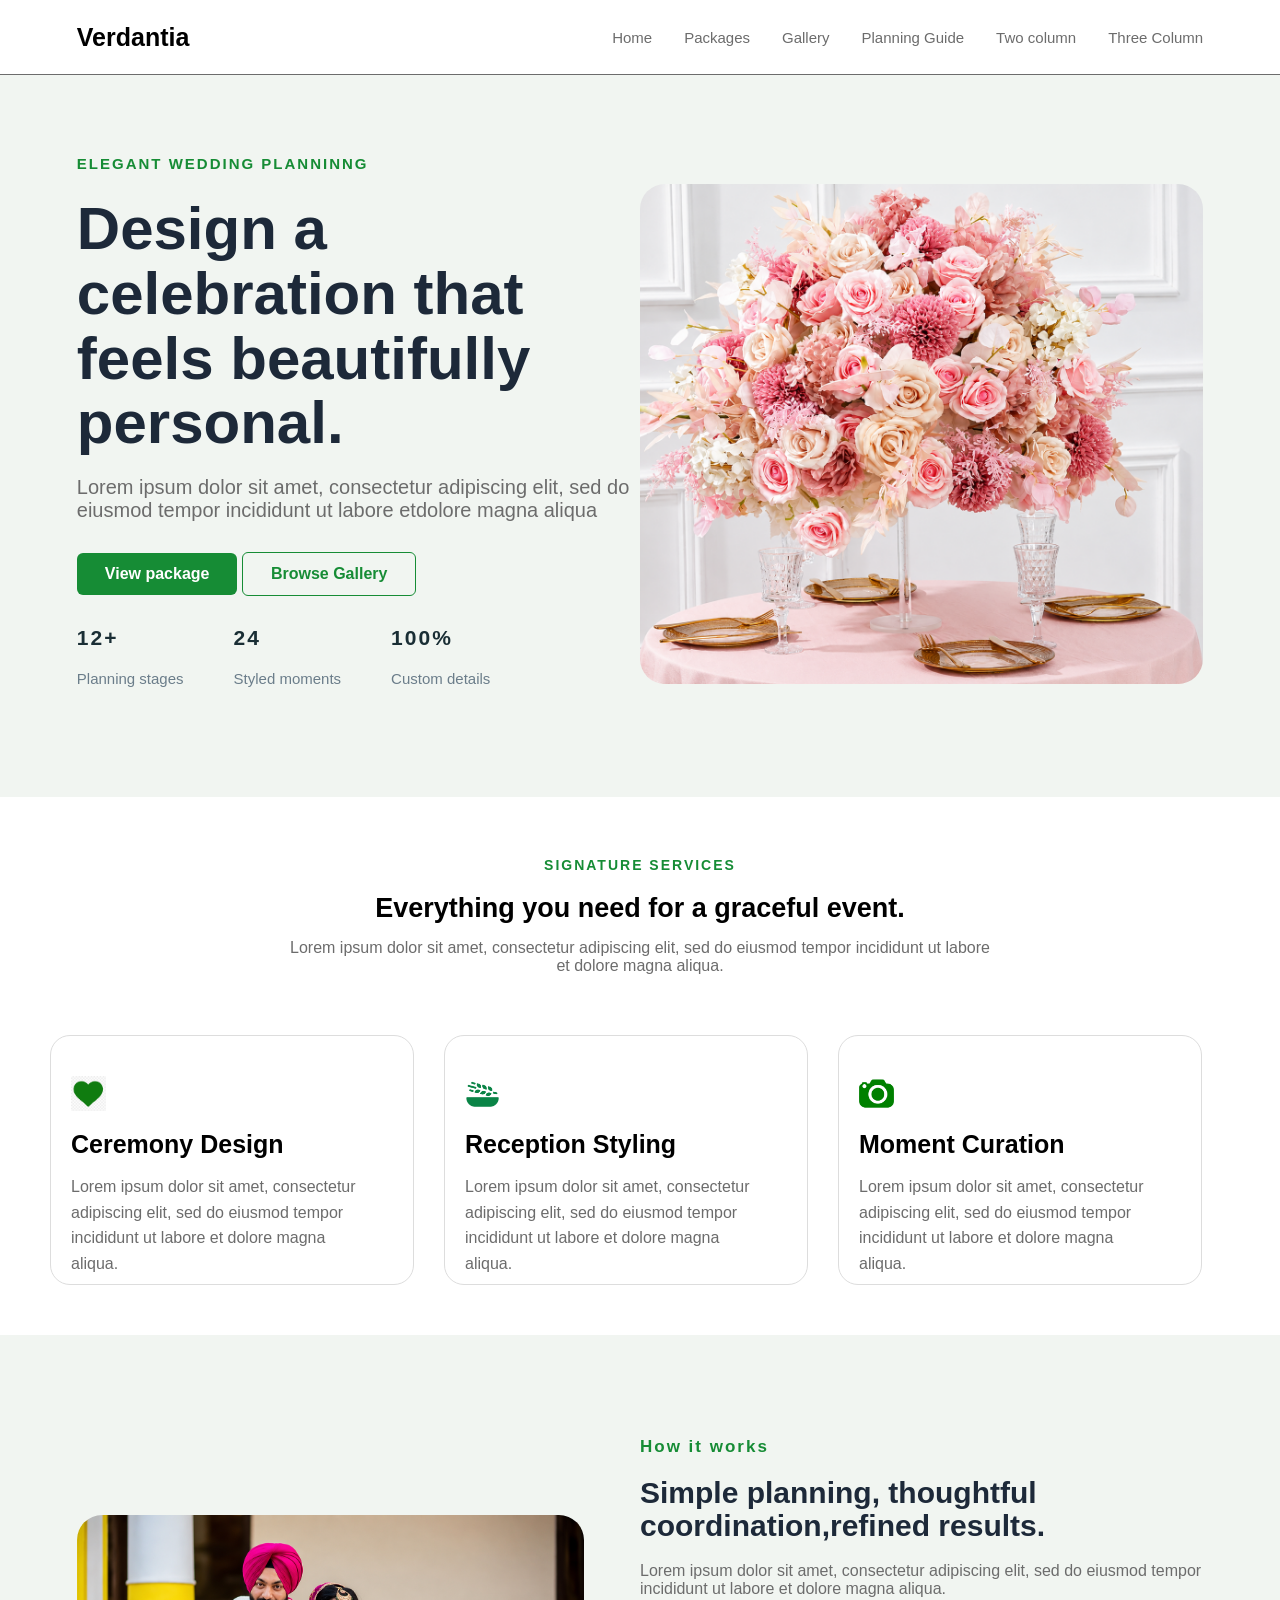
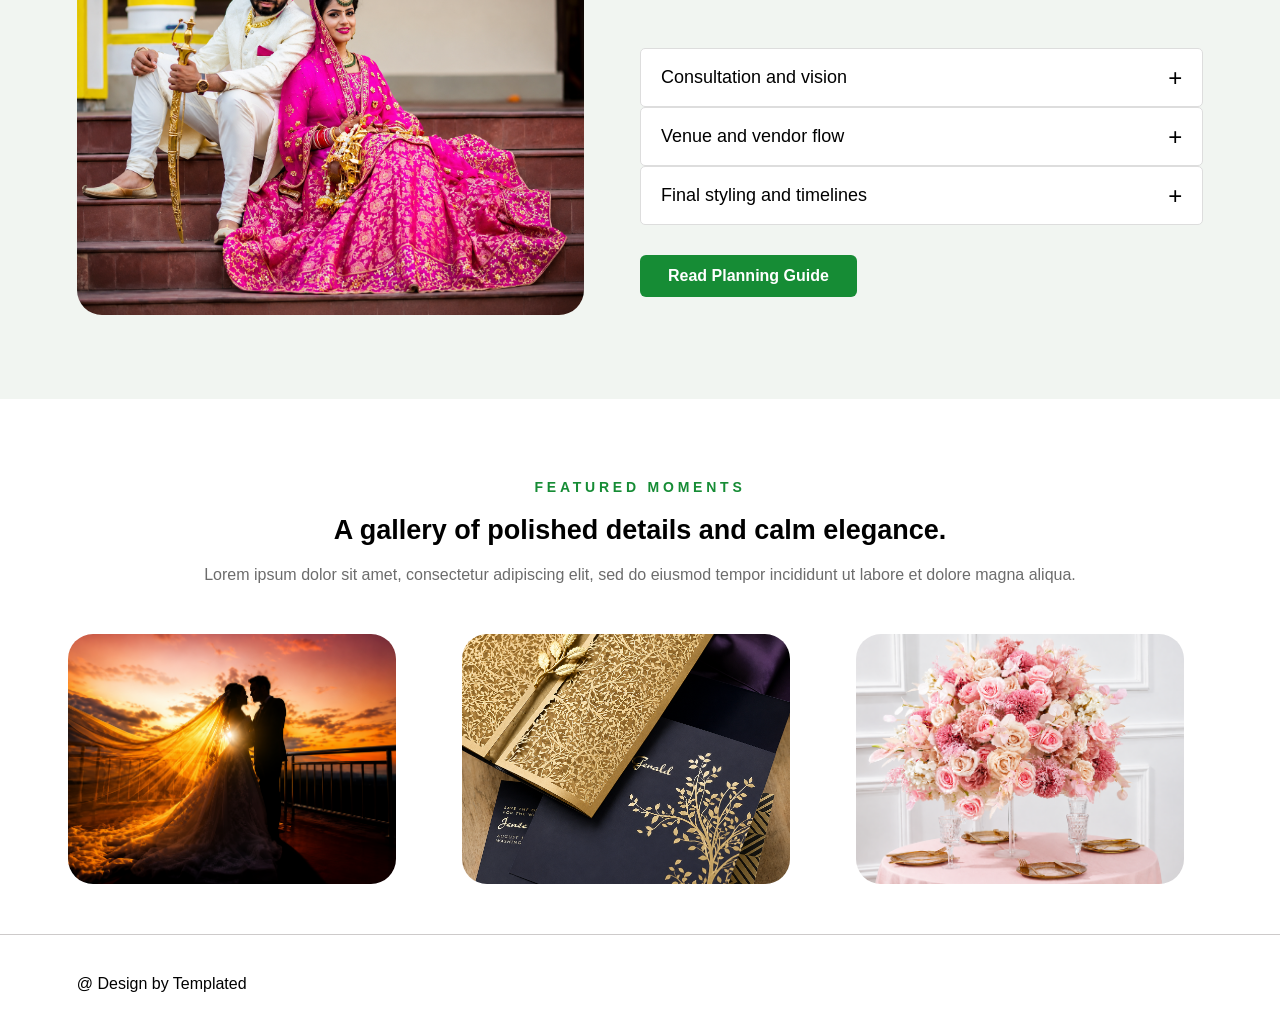
==== commit e5741f7b: "added new line" ====
--- a/index.html
+++ b/index.html
@@ -170,113 +170,7 @@
 
         </div>
     </div>
-    <script>
-        const details = document.querySelectorAll(".accordion details");
-
-        details.forEach((item) => {
-
-            const summary = item.querySelector("summary");
-            const content = item.querySelector(".content");
-
-
-            summary.addEventListener("click", function (e) {
-
-                e.preventDefault();
-                if (item.open) {
-                    content.style.maxHeight =
-                        content.scrollHeight + "px";
-
-                    content.style.paddingBottom = "20px";
-                    content.style.opacity = "1";
-                    requestAnimationFrame(() => {
-
-                        content.style.maxHeight = "0px";
-                        content.style.paddingBottom = "0px";
-                        content.style.opacity = "0";
-
-                    });
-                    const closeCurrent = (event) => {
-
-                        if (event.propertyName !== "max-height") {
-                            return;
-                        }
-
-                        item.removeAttribute("open");
-
-                        content.removeEventListener(
-                            "transitionend",
-                            closeCurrent
-                        );
-
-                    };
-
-                    content.addEventListener(
-                        "transitionend",
-                        closeCurrent
-                    );
-
-                    return;
-                }
-                details.forEach((other) => {
-
-                    if (other !== item && other.open) {
-
-                        const otherContent =
-                            other.querySelector(".content");
-                        otherContent.style.maxHeight =
-                            otherContent.scrollHeight + "px";
-
-                        otherContent.style.paddingBottom = "20px";
-                        otherContent.style.opacity = "1";
-                        requestAnimationFrame(() => {
-
-                            otherContent.style.maxHeight = "0px";
-                            otherContent.style.paddingBottom = "0px";
-                            otherContent.style.opacity = "0";
-
-                        });
-                        const closeOther = (event) => {
-
-                            if (event.propertyName !== "max-height") {
-                                return;
-                            }
-
-                            other.removeAttribute("open");
-
-                            otherContent.removeEventListener(
-                                "transitionend",
-                                closeOther
-                            );
-
-                        };
-
-                        otherContent.addEventListener(
-                            "transitionend",
-                            closeOther
-                        );
-
-                    }
-
-                });
-                item.setAttribute("open", "");
-                content.style.maxHeight = "0px";
-                content.style.paddingBottom = "0px";
-                content.style.opacity = "0";
-
-
-                requestAnimationFrame(() => {
-                    content.style.maxHeight =
-                        content.scrollHeight + "px";
-
-                    content.style.paddingBottom = "20px";
-                    content.style.opacity = "1";
-
-                });
-
-            });
-
-        });
-    </script>
+        <script src="java.js"></script>
 
 </body>
 
